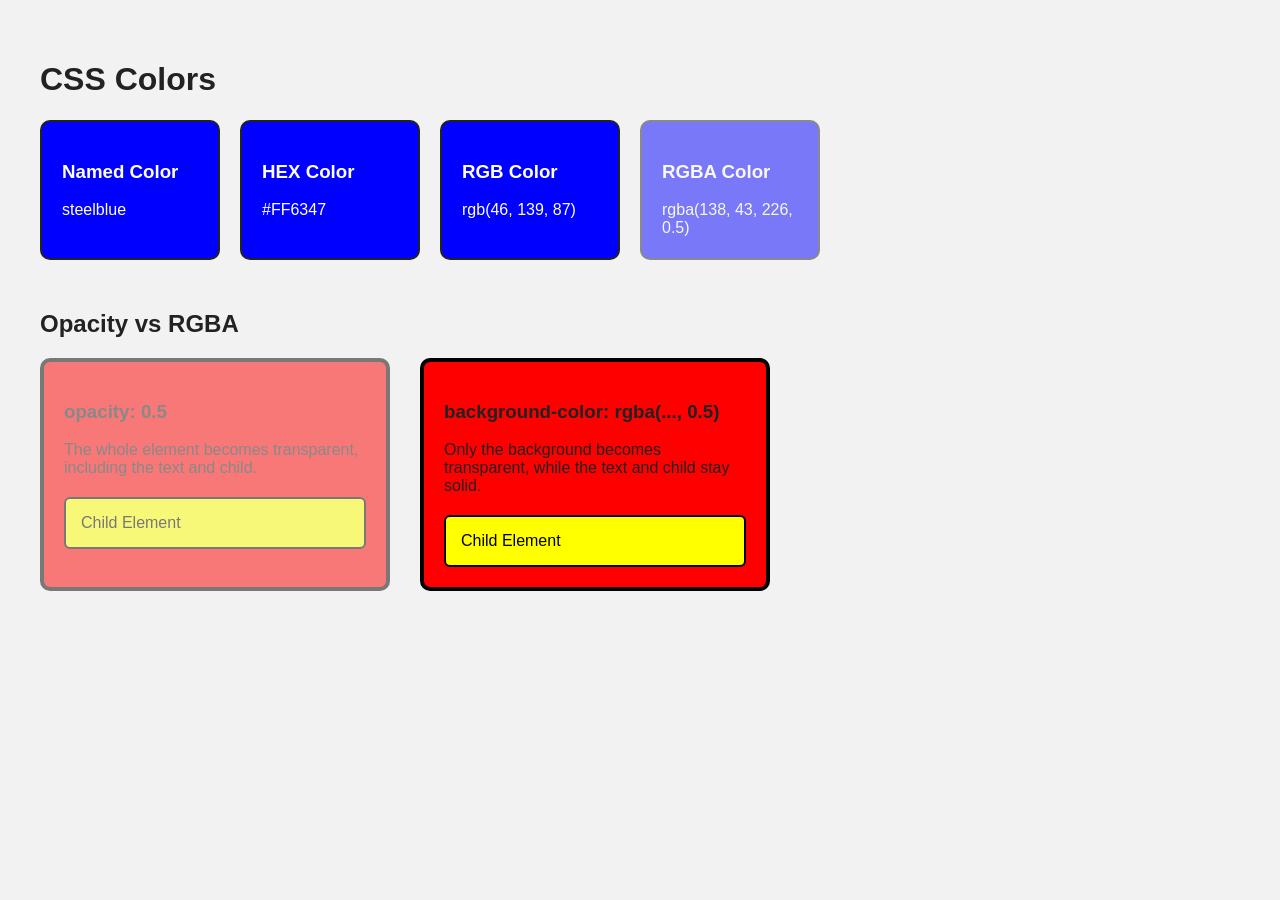
==== ex03/index.html @ 282add5b "Add Project02" ====
<!DOCTYPE html>
<html lang="en">
<head>
    <meta charset="UTF-8">
    <meta name="viewport" content="width=device-width, initial-scale=1.0">
    <title>Colors & Opacity</title>
    <link rel="stylesheet" href="style.css">
</head>
<body>

    <h1>CSS Colors</h1>

    <div class="palette-container">

        <div class="swatch named-color">
            <h3>Named Color</h3>
            <p>steelblue</p>
        </div>

        <div class="swatch hex-color">
            <h3>HEX Color</h3>
            <p>#FF6347</p>
        </div>

        <div class="swatch rgb-color">
            <h3>RGB Color</h3>
            <p>rgb(46, 139, 87)</p>
        </div>

        <div class="swatch rgba-color">
            <h3>RGBA Color</h3>
            <p>rgba(138, 43, 226, 0.5)</p>
        </div>

    </div>

    <h2>Opacity vs RGBA</h2>

    <div class="comparison-container">

        <div class="box opacity-box">
            <h3>opacity: 0.5</h3>
            <p>
                The whole element becomes transparent,
                including the text and child.
            </p>

            <div class="child">
                Child Element
            </div>
        </div>

        <div class="box rgba-box">
            <h3>background-color: rgba(..., 0.5)</h3>
            <p>
                Only the background becomes transparent,
                while the text and child stay solid.
            </p>

            <div class="child">
                Child Element
            </div>
        </div>

    </div>

</body>
</html>
---- ex03/style.css ----
body {
    margin: 0;
    padding: 40px;
    font-family: Arial, sans-serif;
    background-color: #f2f2f2;
    color: #222;
}

.palette-container {
    display: flex;
    flex-wrap: wrap;
    gap: 20px;
    margin-top: 20px;
    margin-bottom: 50px;
}

.swatch {
    width: 180px;
    height: 140px;
    padding: 20px;
    box-sizing: border-box;
    border: 2px solid #222;
    border-radius: 10px;
}

.named-color {
    background-color:blue;
    color: white;
}

.hex-color {
    background-color:blue;
    color: white;
}

.rgb-color {
    background-color: blue;
    color: white;
}

.rgba-color {
    background-color: blue;
    color: white;
    opacity: 0.5;
}

.comparison-container {
    display: flex;
    gap: 30px;
    margin-top: 20px;
}

.box {
    width: 350px;
    min-height: 220px;
    padding: 20px;
    border: 4px solid black;
    border-radius: 10px;
    box-sizing: border-box;
}

.opacity-box {
    background-color:red;
    opacity: 0.5;
}

.rgba-box {
    background-color:red;

}

.child {
    margin-top: 20px;
    padding: 15px;
    background-color: yellow;
    color: black;
    border: 2px solid black;
    border-radius: 6px;
}
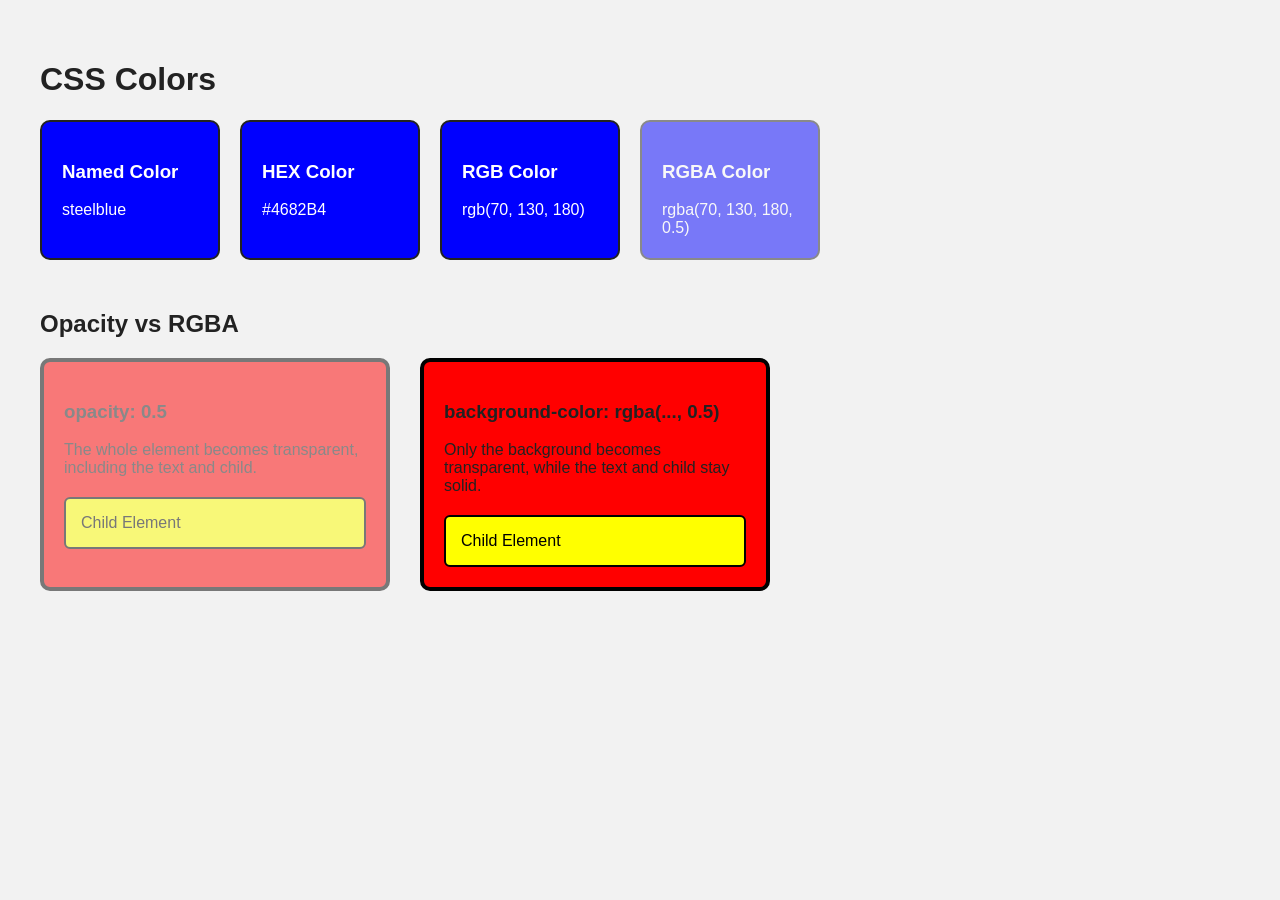
==== commit 279a0cf7: "index.html" ====
--- a/ex03/index.html
+++ b/ex03/index.html
@@ -19,17 +19,17 @@
 
         <div class="swatch hex-color">
             <h3>HEX Color</h3>
-            <p>#FF6347</p>
+            <p>#4682B4</p>
         </div>
 
         <div class="swatch rgb-color">
             <h3>RGB Color</h3>
-            <p>rgb(46, 139, 87)</p>
+            <p>rgb(70, 130, 180)</p>
         </div>
 
         <div class="swatch rgba-color">
             <h3>RGBA Color</h3>
-            <p>rgba(138, 43, 226, 0.5)</p>
+            <p>rgba(70, 130, 180, 0.5)</p>
         </div>
 
     </div>
@@ -65,4 +65,4 @@
     </div>
 
 </body>
-</html>+</html>
